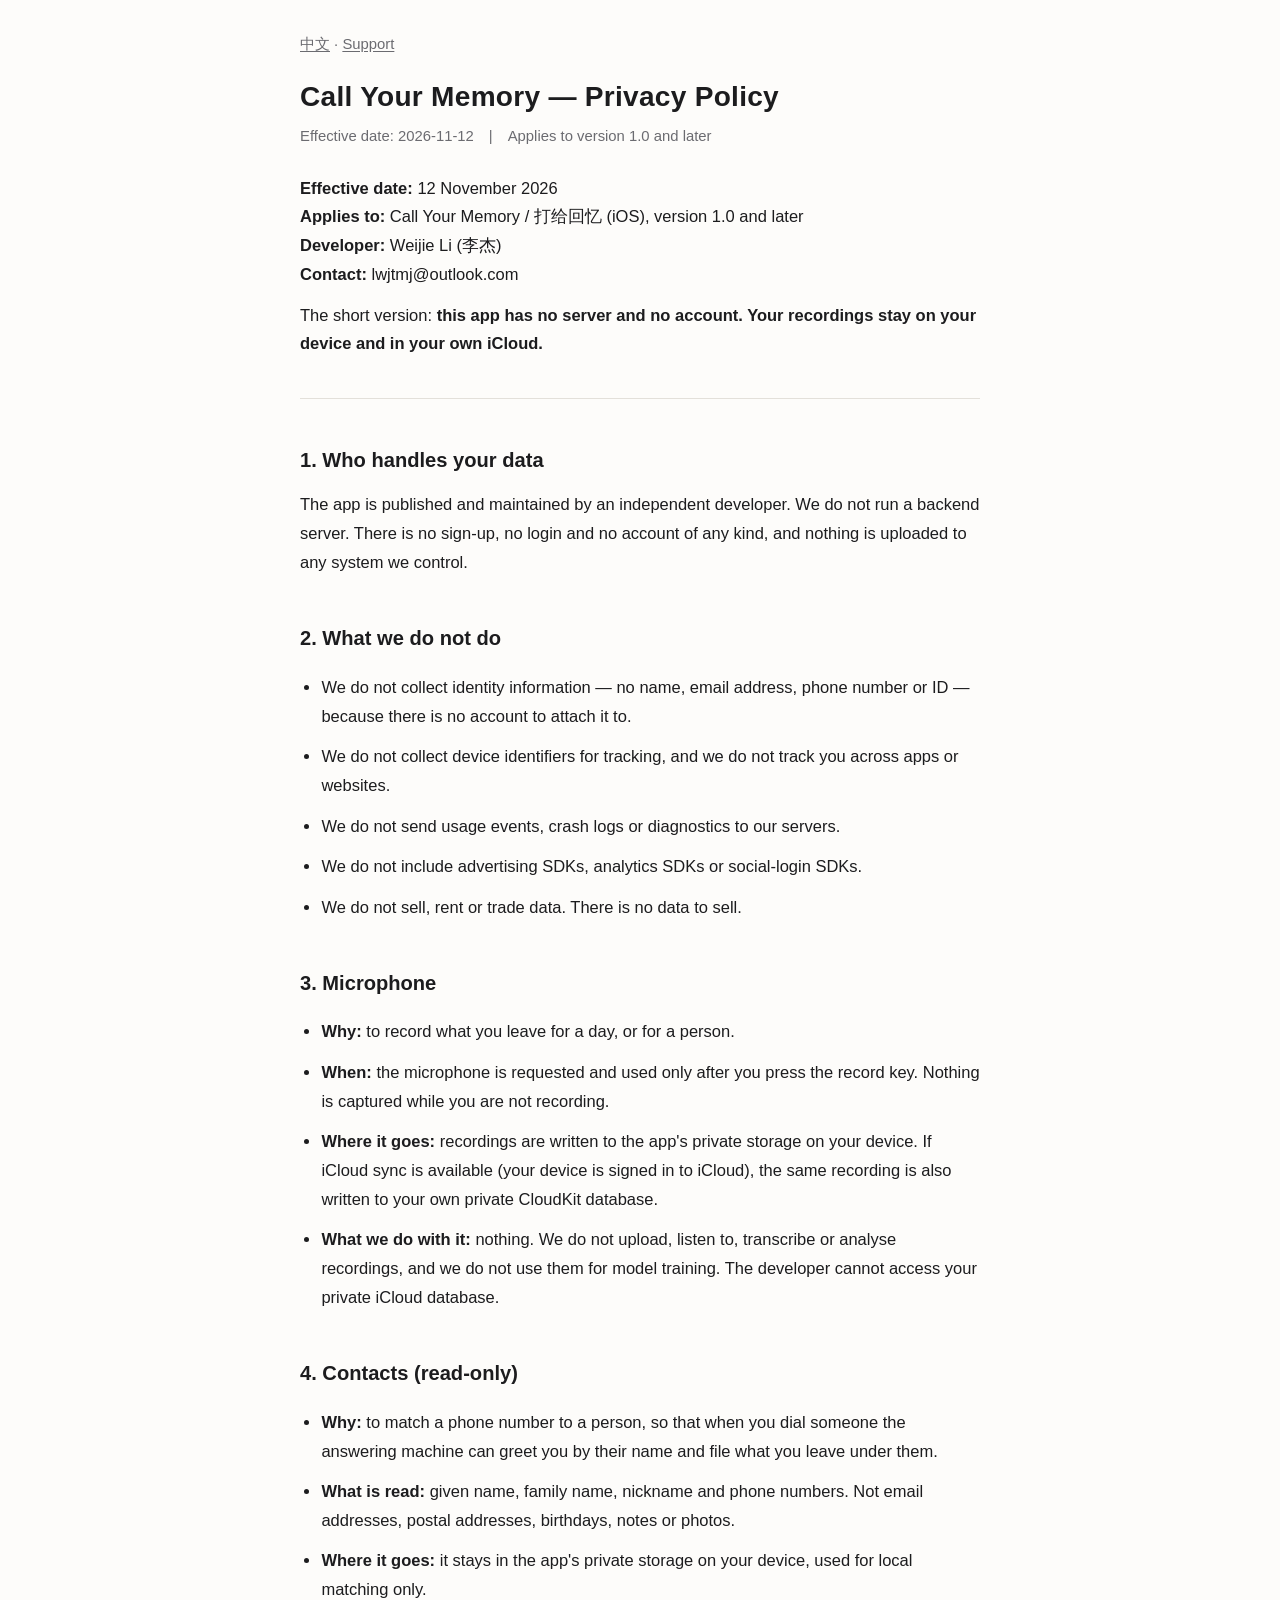
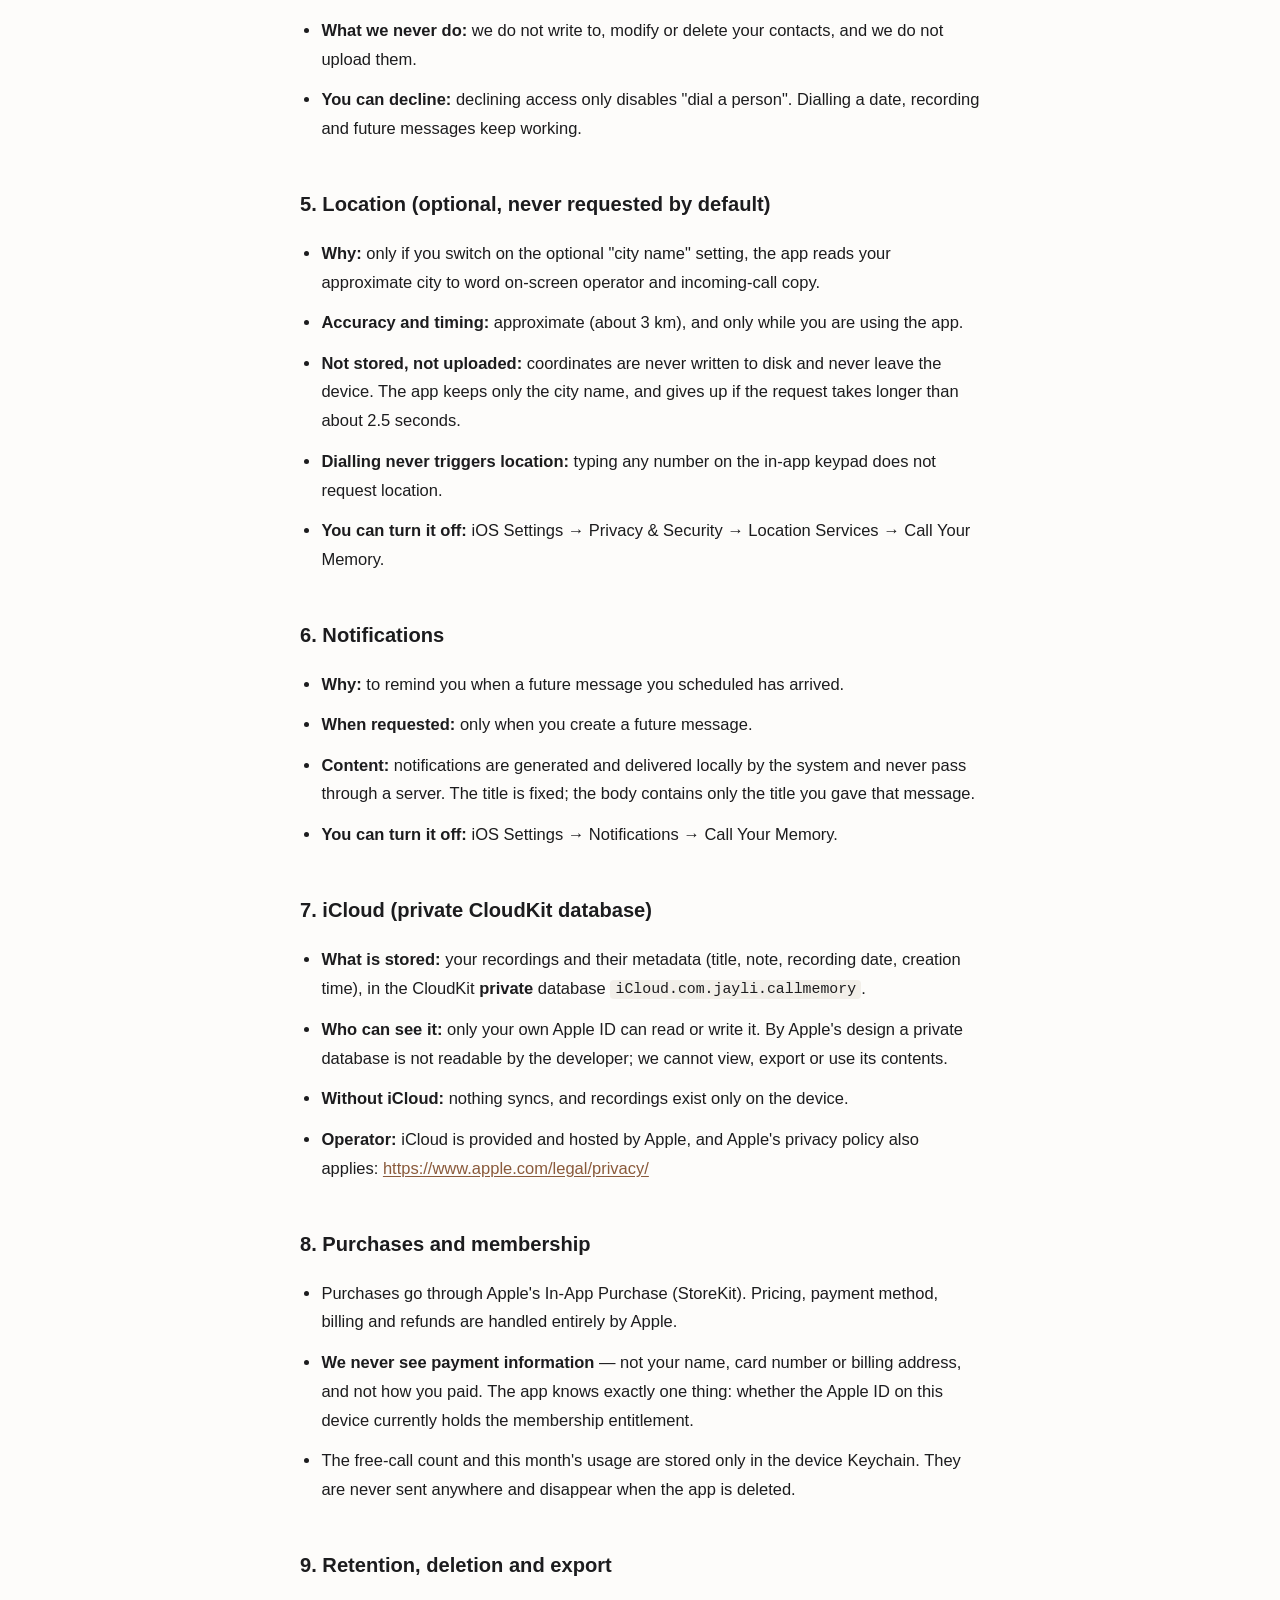
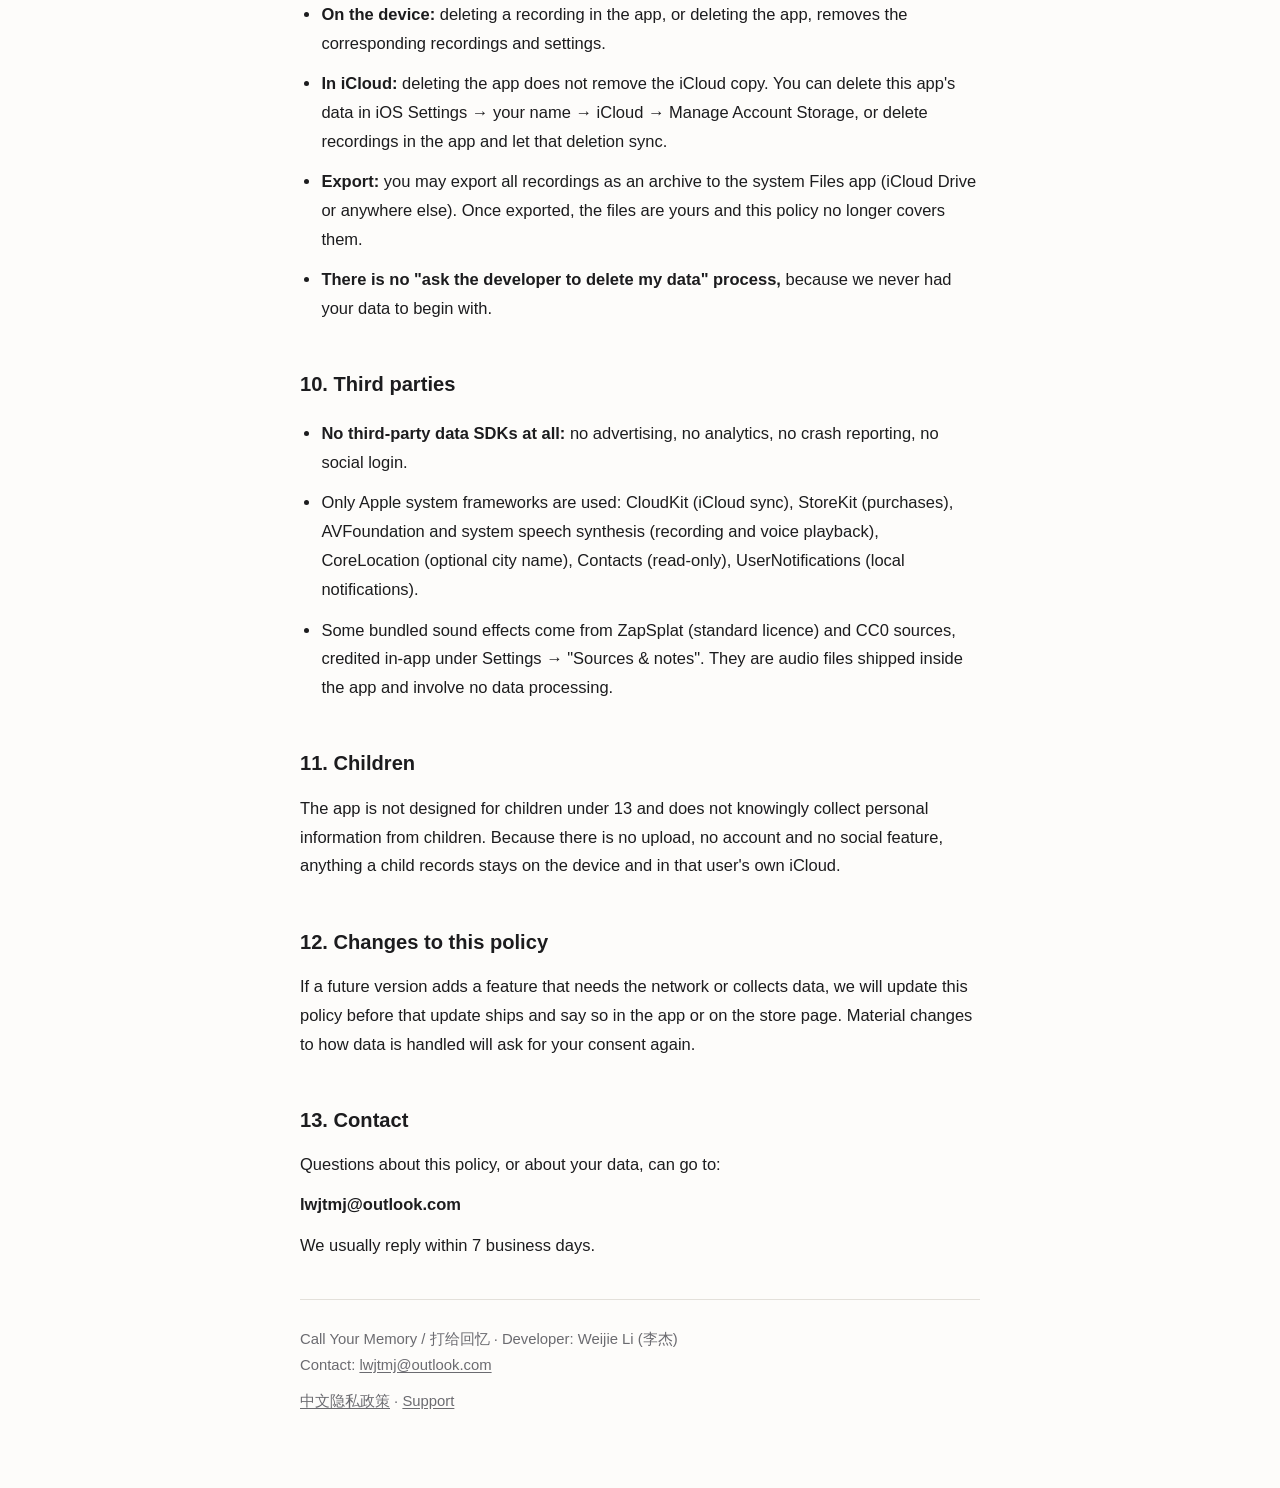
==== en/index.html @ 308ff50f "docs: 打给回忆 隐私政策与支持页" ====
<!DOCTYPE html>
<html lang="en">
<head>
<meta charset="utf-8">
<meta name="viewport" content="width=device-width, initial-scale=1">
<title>Call Your Memory — Privacy Policy</title>
<meta name="description" content="Privacy policy for Call Your Memory: no server, no account. Recordings stay on your device and in your own iCloud.">
<link rel="stylesheet" href="../style.css">
</head>
<body>
<main>
<nav class="lang"><a href="../" hreflang="zh-Hans">中文</a> · <a href="../support.html">Support</a></nav>
<h1>Call Your Memory — Privacy Policy</h1>
<p class="meta">Effective date: 2026-11-12　|　Applies to version 1.0 and later</p>
<p><strong>Effective date:</strong> 12 November 2026<br>
<strong>Applies to:</strong> Call Your Memory / 打给回忆 (iOS), version 1.0 and later<br>
<strong>Developer:</strong> Weijie Li (李杰)<br>
<strong>Contact:</strong> lwjtmj@outlook.com</p>
<p>The short version: <strong>this app has no server and no account. Your recordings stay on your device and in your own iCloud.</strong></p>
<hr>
<h2>1. Who handles your data</h2>
<p>The app is published and maintained by an independent developer. We do not run a backend server. There is no sign-up, no login and no account of any kind, and nothing is uploaded to any system we control.</p>
<h2>2. What we do not do</h2>
<ul>
<li>We do not collect identity information — no name, email address, phone number or ID — because there is no account to attach it to.</li>
<li>We do not collect device identifiers for tracking, and we do not track you across apps or websites.</li>
<li>We do not send usage events, crash logs or diagnostics to our servers.</li>
<li>We do not include advertising SDKs, analytics SDKs or social-login SDKs.</li>
<li>We do not sell, rent or trade data. There is no data to sell.</li>
</ul>
<h2>3. Microphone</h2>
<ul>
<li><strong>Why:</strong> to record what you leave for a day, or for a person.</li>
<li><strong>When:</strong> the microphone is requested and used only after you press the record key. Nothing is captured while you are not recording.</li>
<li><strong>Where it goes:</strong> recordings are written to the app's private storage on your device. If iCloud sync is available (your device is signed in to iCloud), the same recording is also written to your own private CloudKit database.</li>
<li><strong>What we do with it:</strong> nothing. We do not upload, listen to, transcribe or analyse recordings, and we do not use them for model training. The developer cannot access your private iCloud database.</li>
</ul>
<h2>4. Contacts (read-only)</h2>
<ul>
<li><strong>Why:</strong> to match a phone number to a person, so that when you dial someone the answering machine can greet you by their name and file what you leave under them.</li>
<li><strong>What is read:</strong> given name, family name, nickname and phone numbers. Not email addresses, postal addresses, birthdays, notes or photos.</li>
<li><strong>Where it goes:</strong> it stays in the app's private storage on your device, used for local matching only.</li>
<li><strong>What we never do:</strong> we do not write to, modify or delete your contacts, and we do not upload them.</li>
<li><strong>You can decline:</strong> declining access only disables "dial a person". Dialling a date, recording and future messages keep working.</li>
</ul>
<h2>5. Location (optional, never requested by default)</h2>
<ul>
<li><strong>Why:</strong> only if you switch on the optional "city name" setting, the app reads your approximate city to word on-screen operator and incoming-call copy.</li>
<li><strong>Accuracy and timing:</strong> approximate (about 3 km), and only while you are using the app.</li>
<li><strong>Not stored, not uploaded:</strong> coordinates are never written to disk and never leave the device. The app keeps only the city name, and gives up if the request takes longer than about 2.5 seconds.</li>
<li><strong>Dialling never triggers location:</strong> typing any number on the in-app keypad does not request location.</li>
<li><strong>You can turn it off:</strong> iOS Settings → Privacy &amp; Security → Location Services → Call Your Memory.</li>
</ul>
<h2>6. Notifications</h2>
<ul>
<li><strong>Why:</strong> to remind you when a future message you scheduled has arrived.</li>
<li><strong>When requested:</strong> only when you create a future message.</li>
<li><strong>Content:</strong> notifications are generated and delivered locally by the system and never pass through a server. The title is fixed; the body contains only the title you gave that message.</li>
<li><strong>You can turn it off:</strong> iOS Settings → Notifications → Call Your Memory.</li>
</ul>
<h2>7. iCloud (private CloudKit database)</h2>
<ul>
<li><strong>What is stored:</strong> your recordings and their metadata (title, note, recording date, creation time), in the CloudKit <strong>private</strong> database <code>iCloud.com.jayli.callmemory</code>.</li>
<li><strong>Who can see it:</strong> only your own Apple ID can read or write it. By Apple's design a private database is not readable by the developer; we cannot view, export or use its contents.</li>
<li><strong>Without iCloud:</strong> nothing syncs, and recordings exist only on the device.</li>
<li><strong>Operator:</strong> iCloud is provided and hosted by Apple, and Apple's privacy policy also applies: <a href="https://www.apple.com/legal/privacy/">https://www.apple.com/legal/privacy/</a></li>
</ul>
<h2>8. Purchases and membership</h2>
<ul>
<li>Purchases go through Apple's In-App Purchase (StoreKit). Pricing, payment method, billing and refunds are handled entirely by Apple.</li>
<li><strong>We never see payment information</strong> — not your name, card number or billing address, and not how you paid. The app knows exactly one thing: whether the Apple ID on this device currently holds the membership entitlement.</li>
<li>The free-call count and this month's usage are stored only in the device Keychain. They are never sent anywhere and disappear when the app is deleted.</li>
</ul>
<h2>9. Retention, deletion and export</h2>
<ul>
<li><strong>On the device:</strong> deleting a recording in the app, or deleting the app, removes the corresponding recordings and settings.</li>
<li><strong>In iCloud:</strong> deleting the app does not remove the iCloud copy. You can delete this app's data in iOS Settings → your name → iCloud → Manage Account Storage, or delete recordings in the app and let that deletion sync.</li>
<li><strong>Export:</strong> you may export all recordings as an archive to the system Files app (iCloud Drive or anywhere else). Once exported, the files are yours and this policy no longer covers them.</li>
<li><strong>There is no "ask the developer to delete my data" process,</strong> because we never had your data to begin with.</li>
</ul>
<h2>10. Third parties</h2>
<ul>
<li><strong>No third-party data SDKs at all:</strong> no advertising, no analytics, no crash reporting, no social login.</li>
<li>Only Apple system frameworks are used: CloudKit (iCloud sync), StoreKit (purchases), AVFoundation and system speech synthesis (recording and voice playback), CoreLocation (optional city name), Contacts (read-only), UserNotifications (local notifications).</li>
<li>Some bundled sound effects come from ZapSplat (standard licence) and CC0 sources, credited in-app under Settings → "Sources &amp; notes". They are audio files shipped inside the app and involve no data processing.</li>
</ul>
<h2>11. Children</h2>
<p>The app is not designed for children under 13 and does not knowingly collect personal information from children. Because there is no upload, no account and no social feature, anything a child records stays on the device and in that user's own iCloud.</p>
<h2>12. Changes to this policy</h2>
<p>If a future version adds a feature that needs the network or collects data, we will update this policy before that update ships and say so in the app or on the store page. Material changes to how data is handled will ask for your consent again.</p>
<h2>13. Contact</h2>
<p>Questions about this policy, or about your data, can go to:</p>
<p><strong>lwjtmj@outlook.com</strong></p>
<p>We usually reply within 7 business days.</p>
<hr>
<footer>
<p>Call Your Memory / 打给回忆 · Developer: Weijie Li (李杰)<br>
Contact: <a href="mailto:lwjtmj@outlook.com">lwjtmj@outlook.com</a></p>
<p><a href="../">中文隐私政策</a> · <a href="../support.html">Support</a></p>
</footer>
</main>
</body>
</html>
---- style.css ----
/* 打给回忆 · 静态法律页面样式（无任何外链资源） */
:root {
  --fg: #1c1c1e;
  --muted: #6b6b70;
  --bg: #fdfcfa;
  --rule: #e3e0da;
  --accent: #8a5a3b;
}

* { box-sizing: border-box; }

html { -webkit-text-size-adjust: 100%; }

body {
  margin: 0;
  background: var(--bg);
  color: var(--fg);
  font-family: -apple-system, BlinkMacSystemFont, "SF Pro Text", "PingFang SC",
    "Hiragino Sans GB", "Microsoft YaHei", "Helvetica Neue", Arial, sans-serif;
  font-size: 16.5px;
  line-height: 1.75;
}

main {
  max-width: 720px;
  margin: 0 auto;
  padding: 32px 20px 64px;
}

nav.lang {
  font-size: 0.9em;
  color: var(--muted);
  margin-bottom: 20px;
}

nav.lang a { color: var(--muted); }

h1 {
  font-size: 1.7em;
  line-height: 1.35;
  margin: 0 0 8px;
  letter-spacing: 0.01em;
}

h2 {
  font-size: 1.22em;
  margin: 2em 0 0.6em;
  padding-top: 0.2em;
}

h3 {
  font-size: 1.04em;
  margin: 1.6em 0 0.4em;
}

p, li { margin: 0.7em 0; }

ul, ol { padding-left: 1.3em; }

li > ul, li > ol { margin: 0.3em 0; }

hr {
  border: 0;
  border-top: 1px solid var(--rule);
  margin: 2.4em 0 1.6em;
}

a { color: var(--accent); text-decoration: underline; text-underline-offset: 2px; }

a:hover { text-decoration-thickness: 2px; }

code {
  font-family: ui-monospace, SFMono-Regular, Menlo, Consolas, monospace;
  font-size: 0.9em;
  background: #f2efe9;
  border-radius: 4px;
  padding: 0.1em 0.35em;
  word-break: break-word;
}

blockquote {
  margin: 1.2em 0;
  padding: 0.2em 0 0.2em 1em;
  border-left: 3px solid var(--rule);
  color: var(--muted);
}

p.meta {
  color: var(--muted);
  font-size: 0.9em;
  margin: 0 0 1.6em;
}

strong { font-weight: 600; }

footer {
  color: var(--muted);
  font-size: 0.9em;
}

footer a { color: var(--muted); }

@media (max-width: 480px) {
  body { font-size: 16px; }
  main { padding: 24px 16px 48px; }
  h1 { font-size: 1.45em; }
}
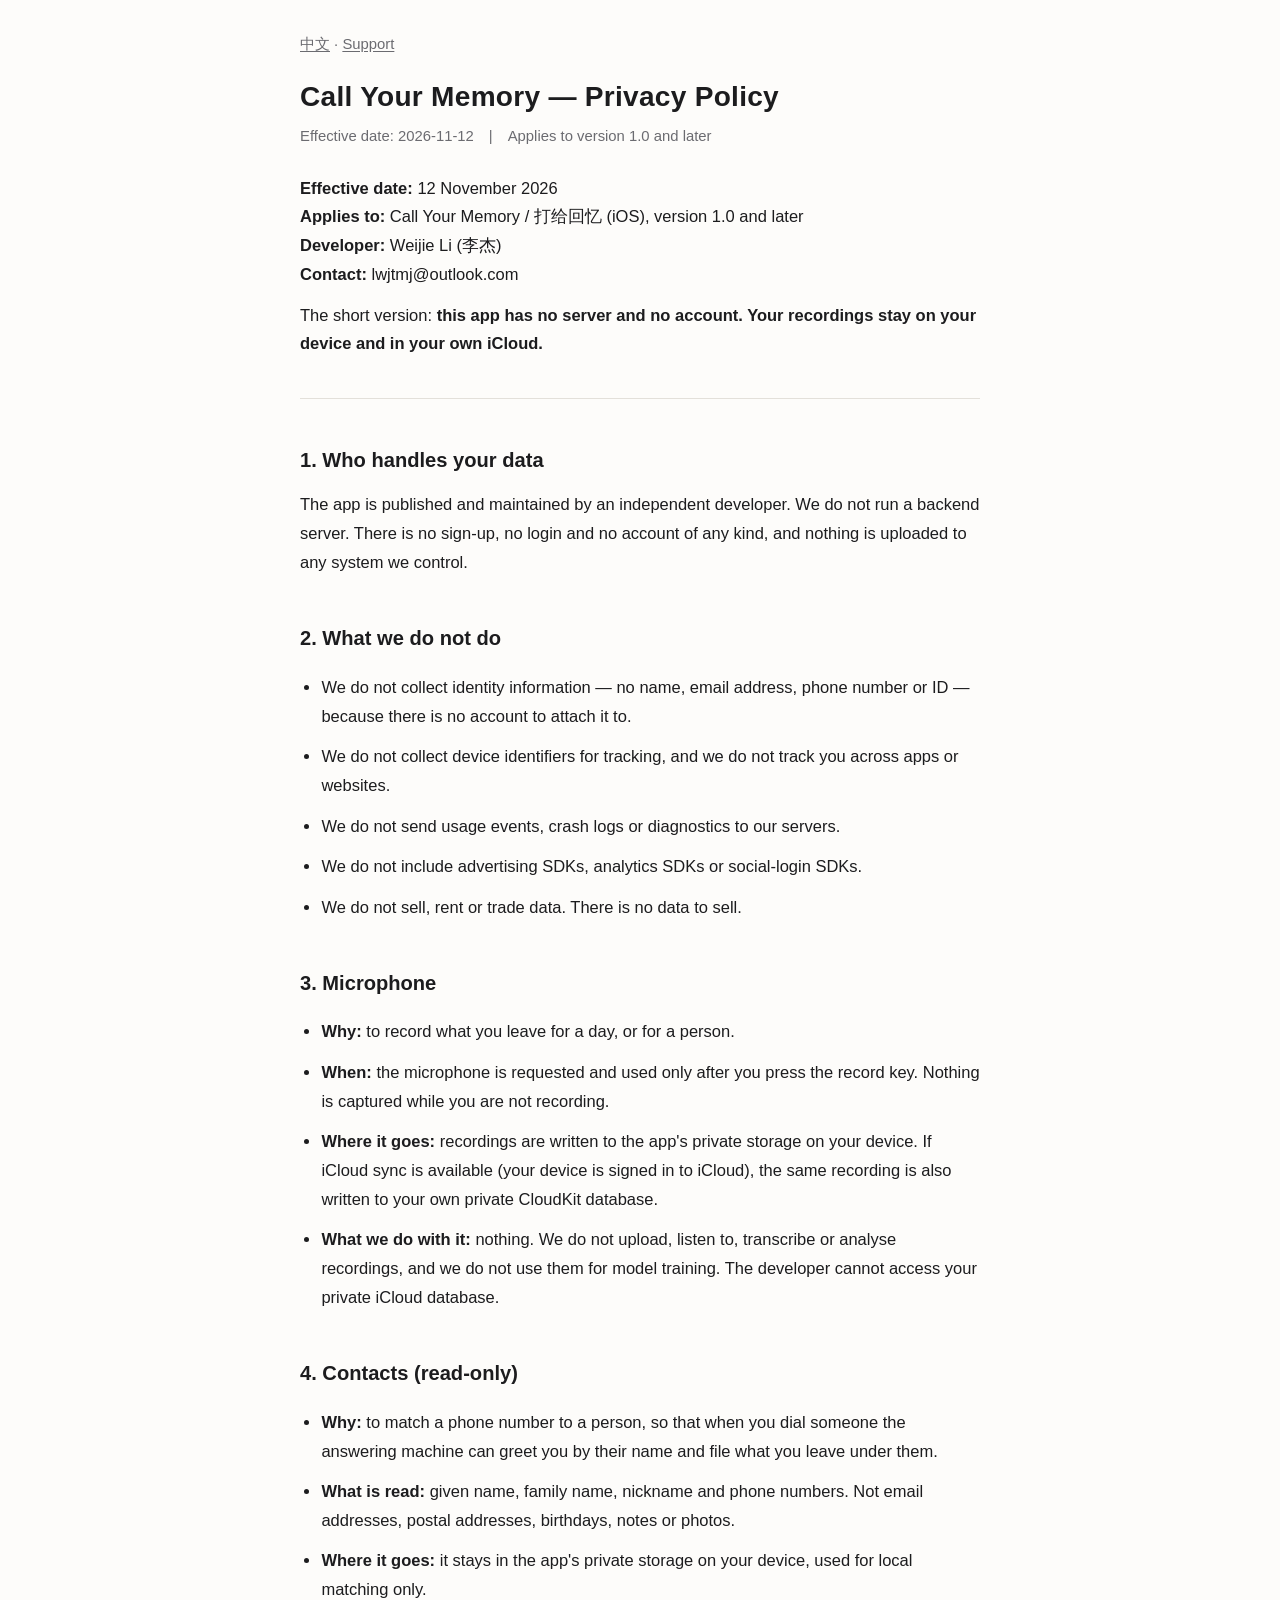
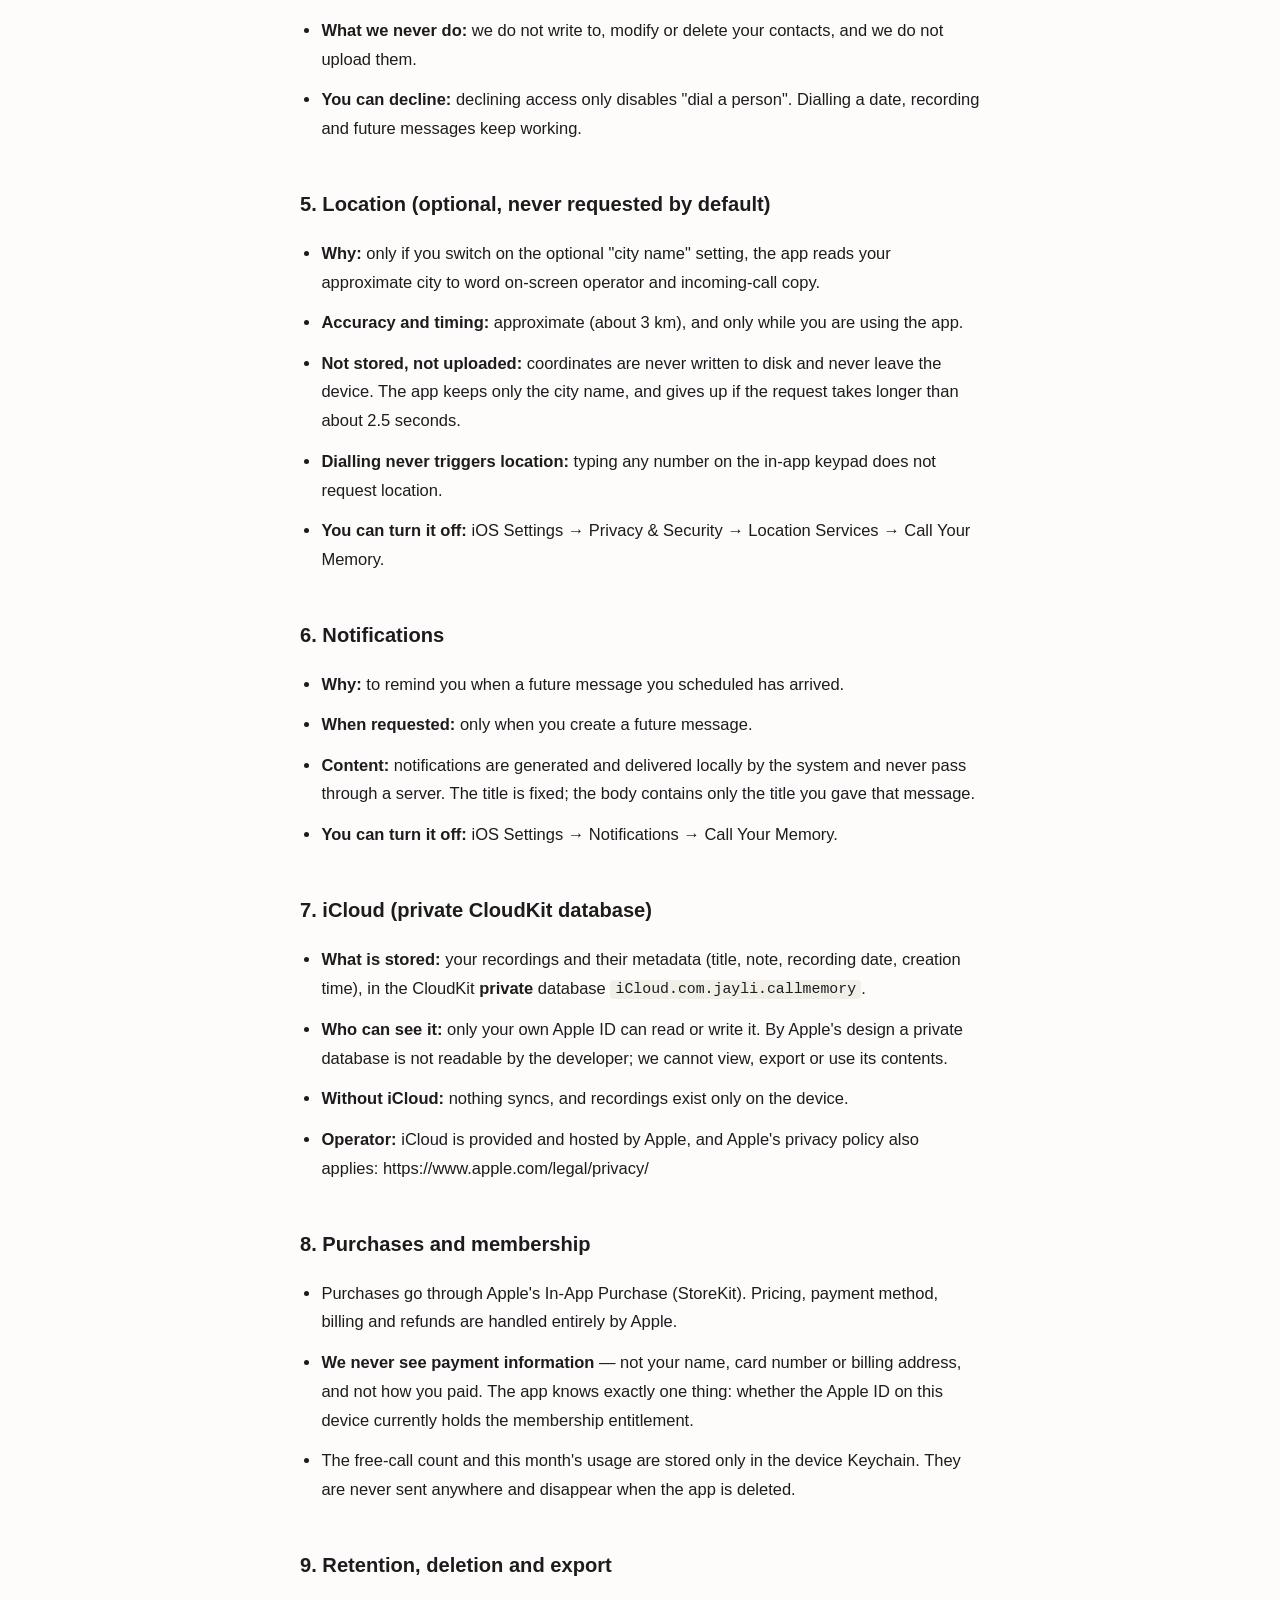
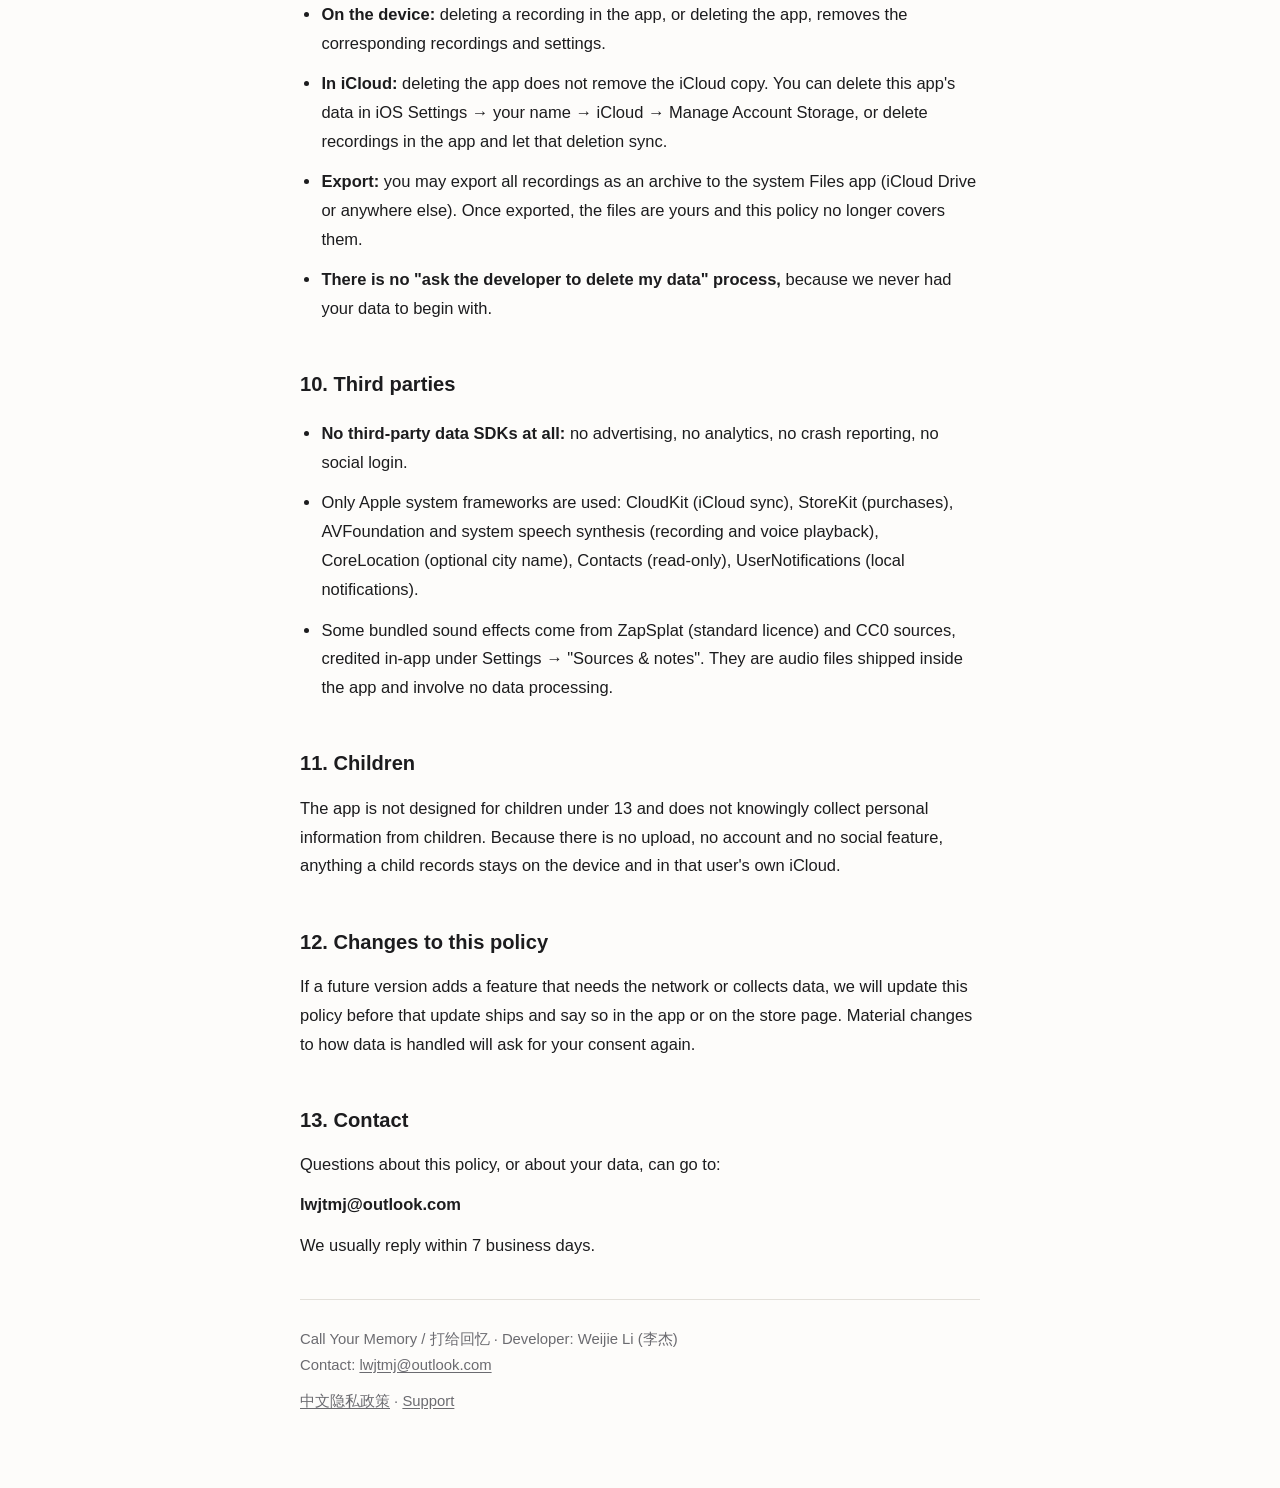
==== commit efee2403: "docs: 去第三方外链，第三方 URL 保留纯文本" ====
--- a/en/index.html
+++ b/en/index.html
@@ -63,7 +63,7 @@
 <li><strong>What is stored:</strong> your recordings and their metadata (title, note, recording date, creation time), in the CloudKit <strong>private</strong> database <code>iCloud.com.jayli.callmemory</code>.</li>
 <li><strong>Who can see it:</strong> only your own Apple ID can read or write it. By Apple's design a private database is not readable by the developer; we cannot view, export or use its contents.</li>
 <li><strong>Without iCloud:</strong> nothing syncs, and recordings exist only on the device.</li>
-<li><strong>Operator:</strong> iCloud is provided and hosted by Apple, and Apple's privacy policy also applies: <a href="https://www.apple.com/legal/privacy/">https://www.apple.com/legal/privacy/</a></li>
+<li><strong>Operator:</strong> iCloud is provided and hosted by Apple, and Apple's privacy policy also applies: https://www.apple.com/legal/privacy/</li>
 </ul>
 <h2>8. Purchases and membership</h2>
 <ul>
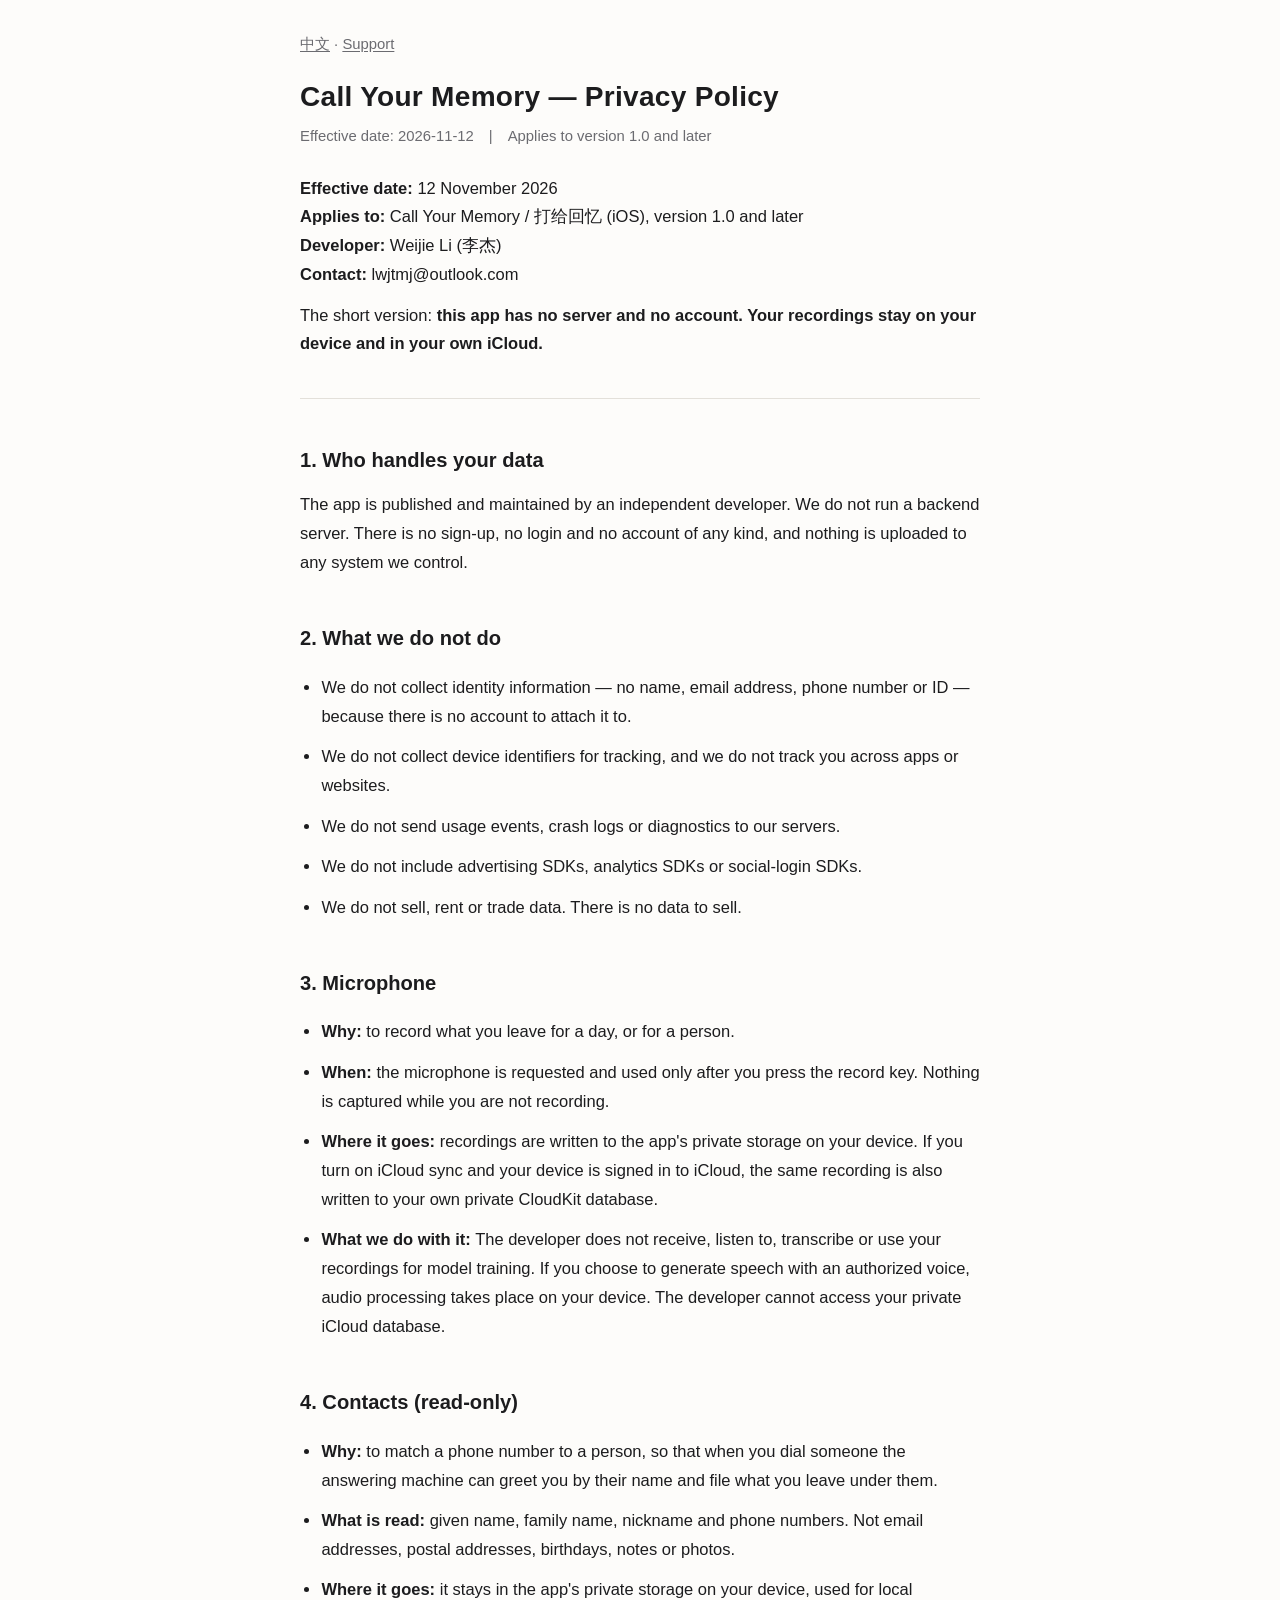
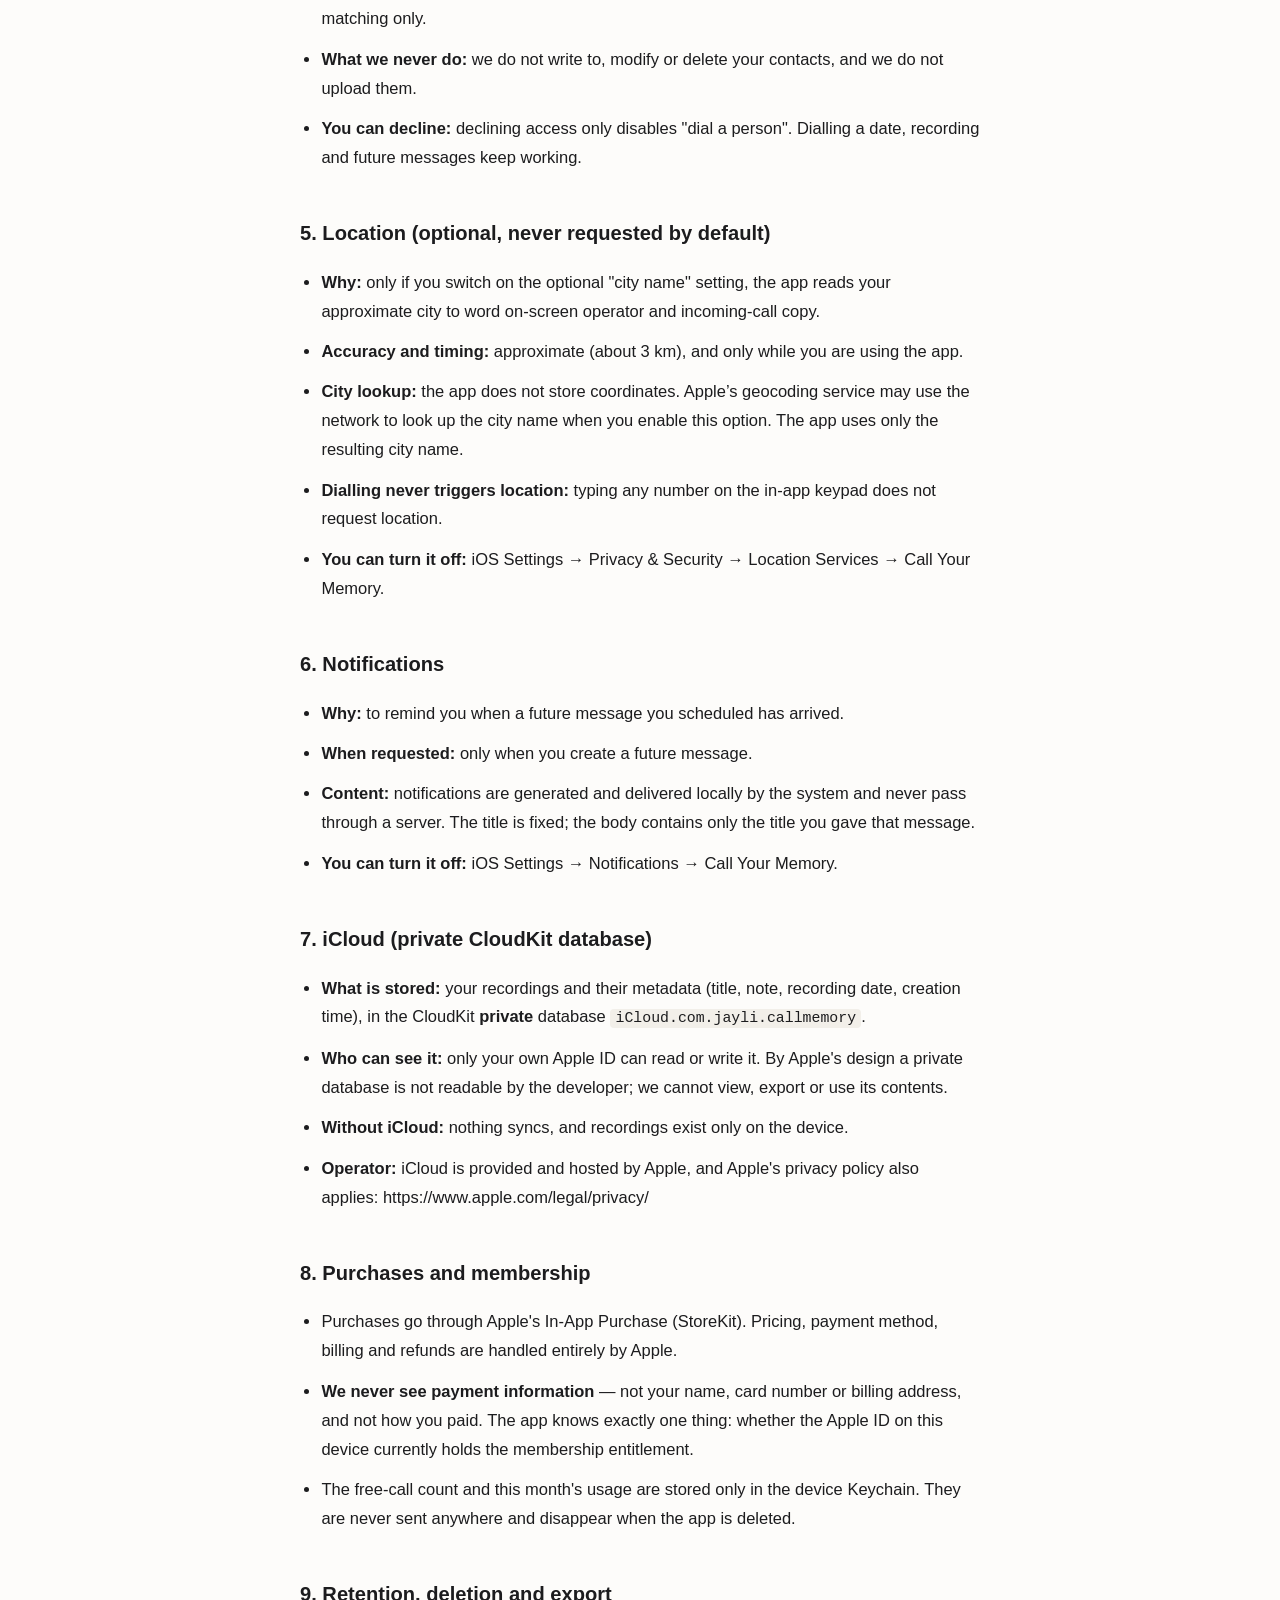
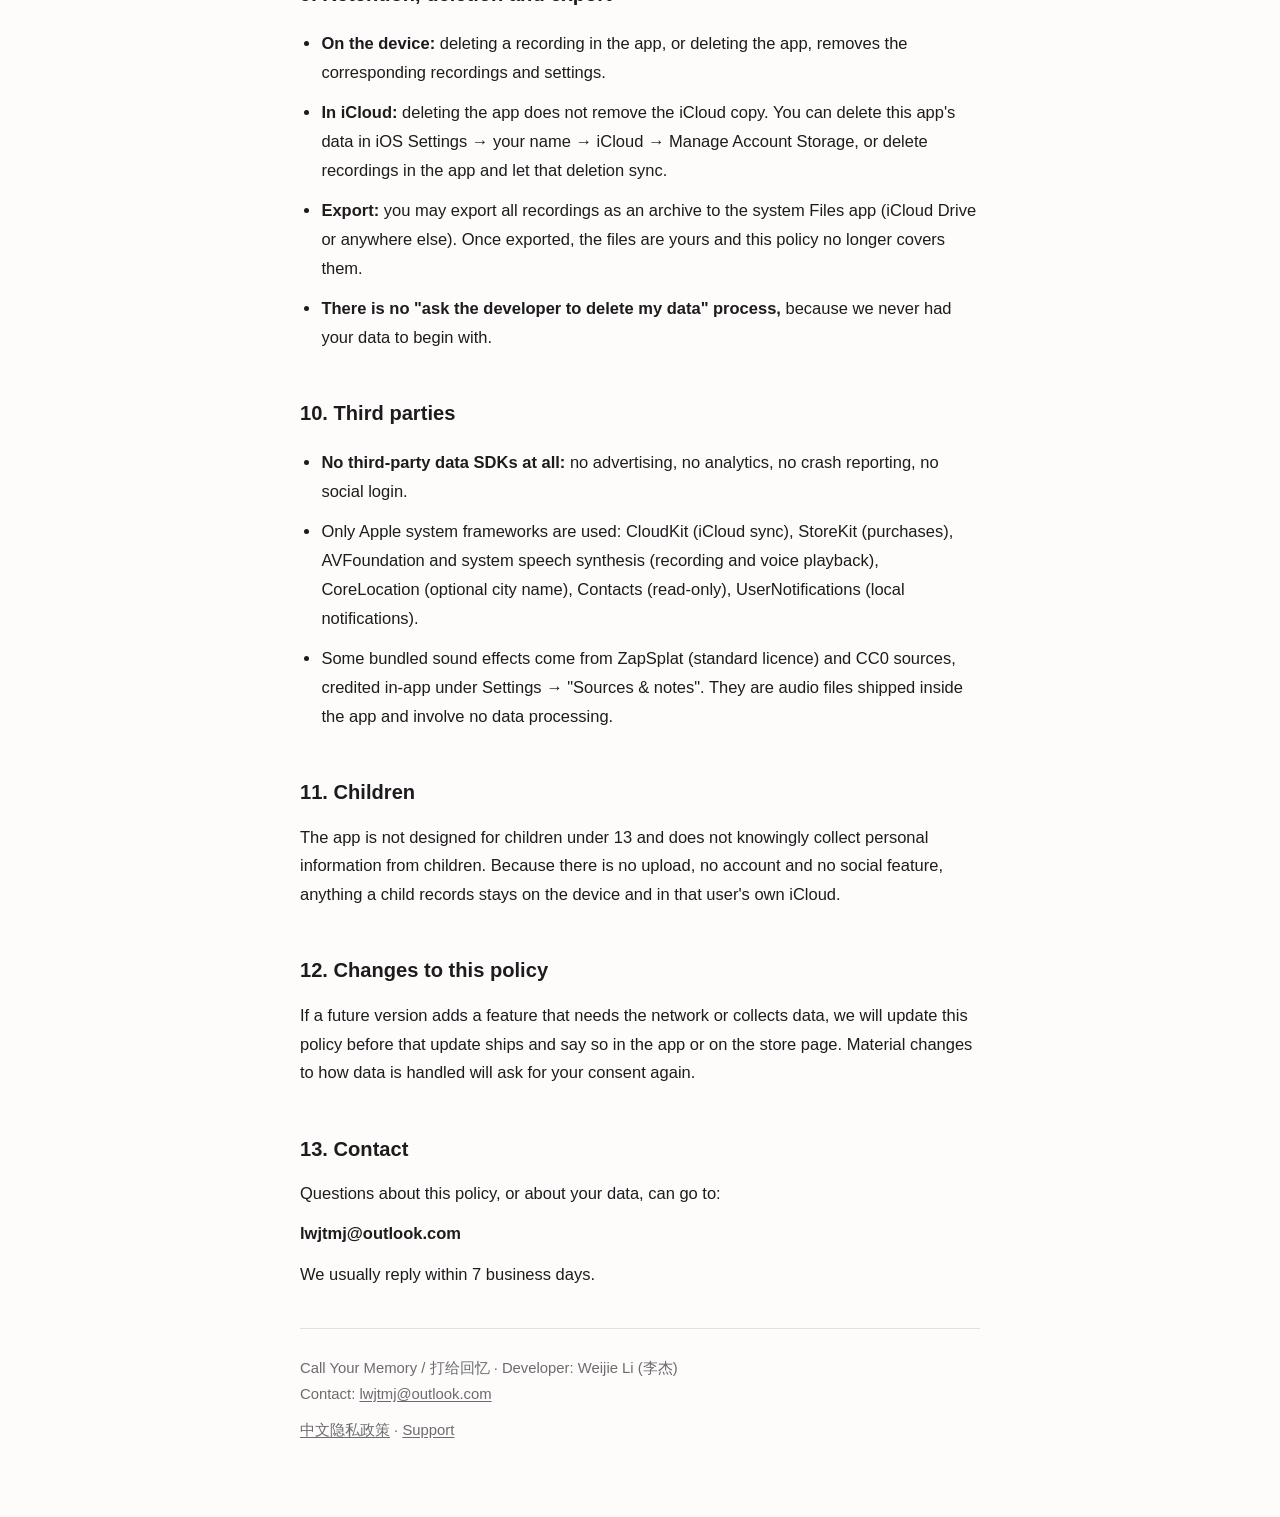
==== commit 1dadb500: "Clarify optional Apple services and on-device audio processing" ====
--- a/en/index.html
+++ b/en/index.html
@@ -32,8 +32,8 @@
 <ul>
 <li><strong>Why:</strong> to record what you leave for a day, or for a person.</li>
 <li><strong>When:</strong> the microphone is requested and used only after you press the record key. Nothing is captured while you are not recording.</li>
-<li><strong>Where it goes:</strong> recordings are written to the app's private storage on your device. If iCloud sync is available (your device is signed in to iCloud), the same recording is also written to your own private CloudKit database.</li>
-<li><strong>What we do with it:</strong> nothing. We do not upload, listen to, transcribe or analyse recordings, and we do not use them for model training. The developer cannot access your private iCloud database.</li>
+<li><strong>Where it goes:</strong> recordings are written to the app's private storage on your device. If you turn on iCloud sync and your device is signed in to iCloud, the same recording is also written to your own private CloudKit database.</li>
+<li><strong>What we do with it:</strong> The developer does not receive, listen to, transcribe or use your recordings for model training. If you choose to generate speech with an authorized voice, audio processing takes place on your device. The developer cannot access your private iCloud database.</li>
 </ul>
 <h2>4. Contacts (read-only)</h2>
 <ul>
@@ -47,7 +47,7 @@
 <ul>
 <li><strong>Why:</strong> only if you switch on the optional "city name" setting, the app reads your approximate city to word on-screen operator and incoming-call copy.</li>
 <li><strong>Accuracy and timing:</strong> approximate (about 3 km), and only while you are using the app.</li>
-<li><strong>Not stored, not uploaded:</strong> coordinates are never written to disk and never leave the device. The app keeps only the city name, and gives up if the request takes longer than about 2.5 seconds.</li>
+<li><strong>City lookup:</strong> the app does not store coordinates. Apple’s geocoding service may use the network to look up the city name when you enable this option. The app uses only the resulting city name.</li>
 <li><strong>Dialling never triggers location:</strong> typing any number on the in-app keypad does not request location.</li>
 <li><strong>You can turn it off:</strong> iOS Settings → Privacy &amp; Security → Location Services → Call Your Memory.</li>
 </ul>
